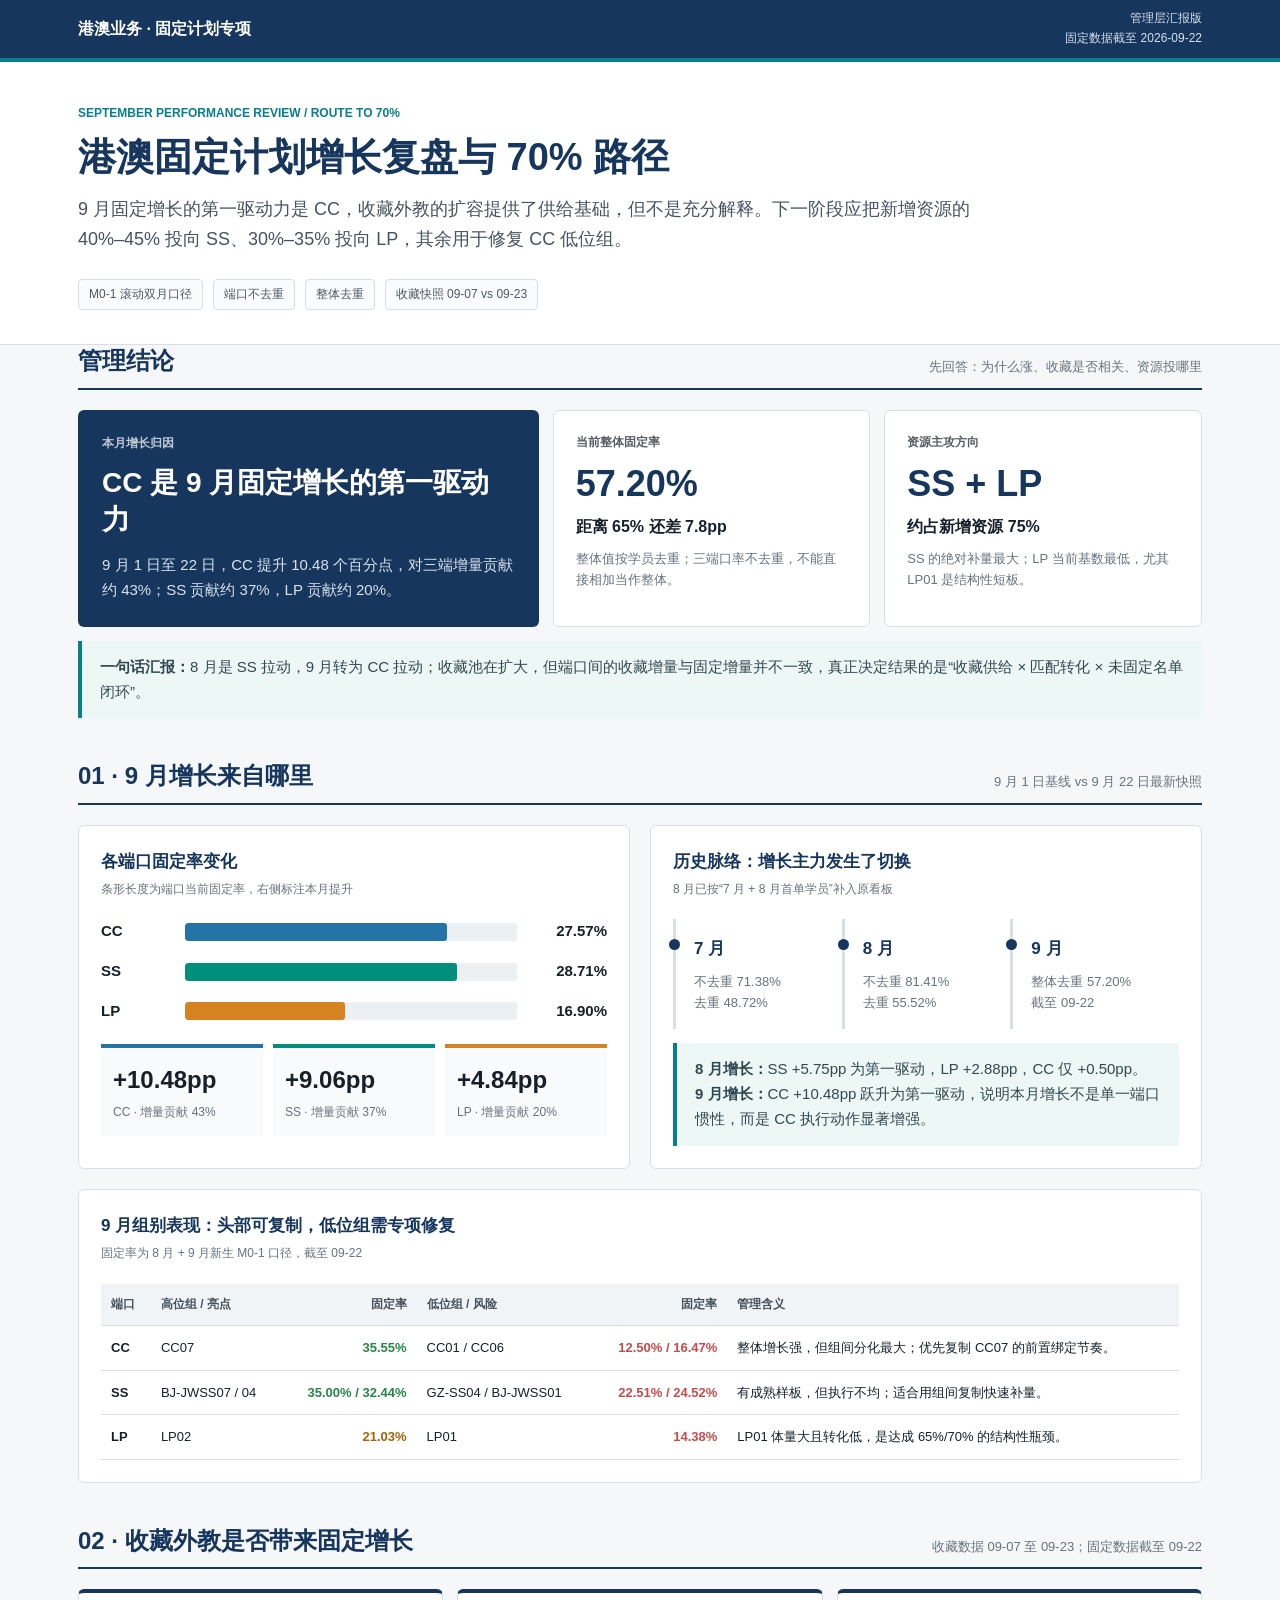
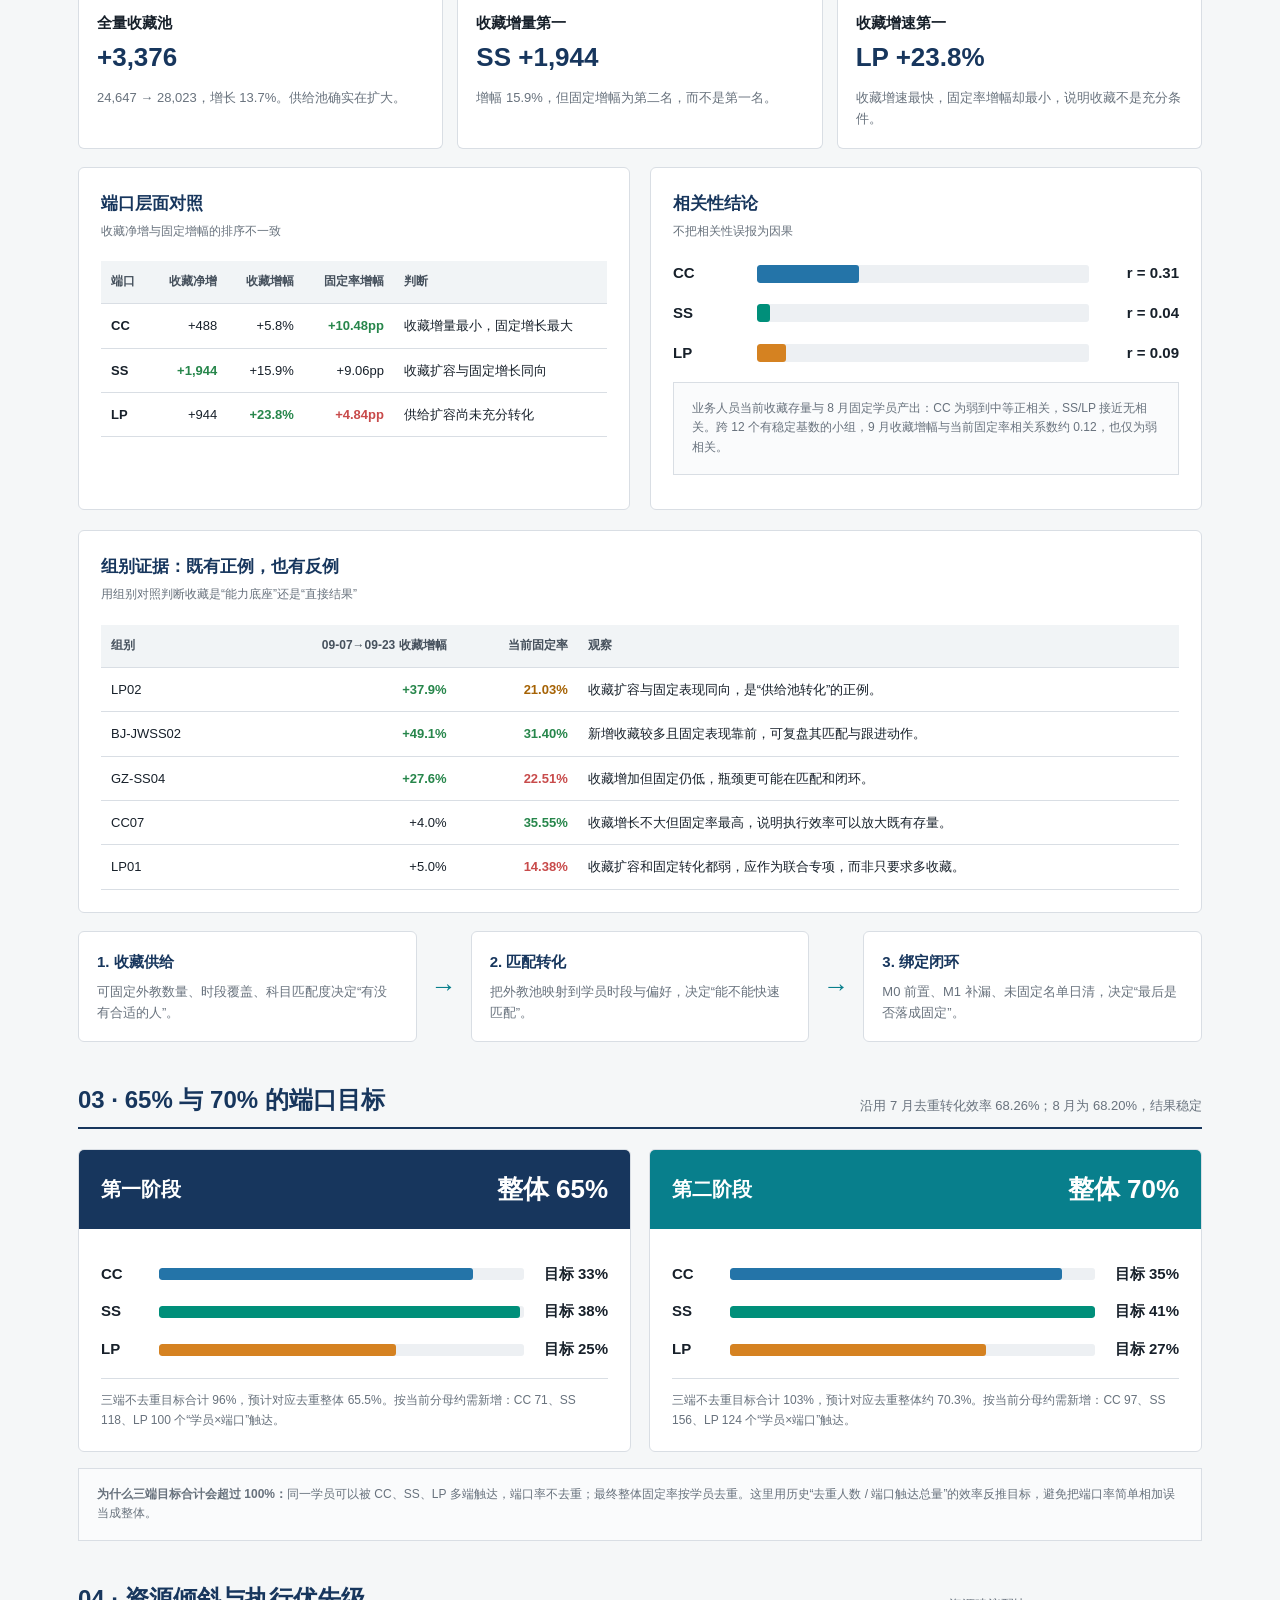
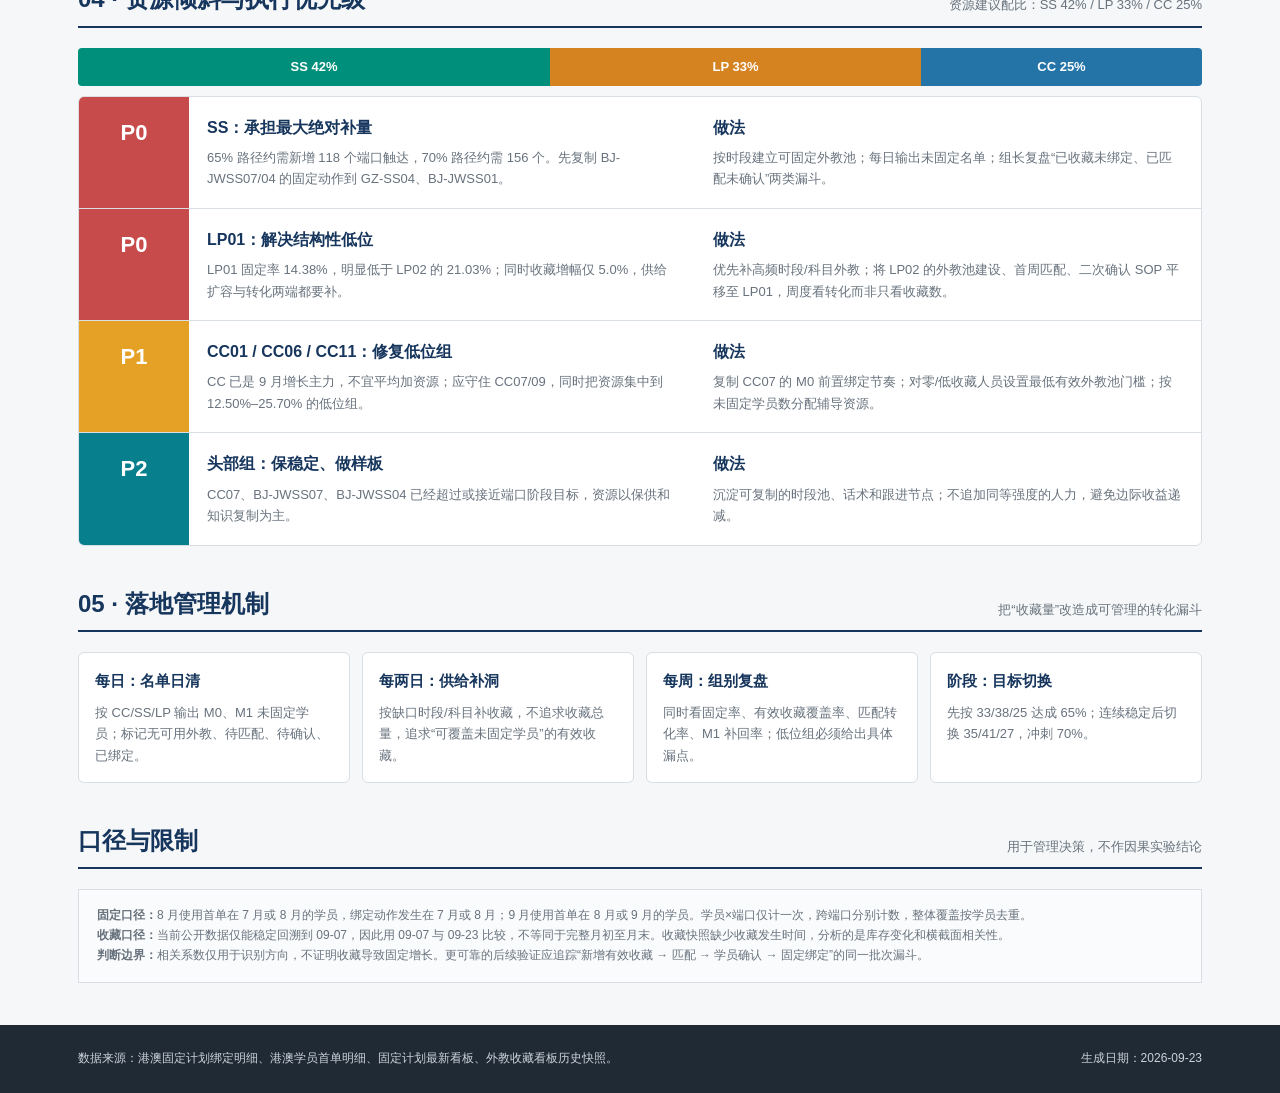
==== fixed-plan-growth-report-20260923.html @ 6313f286 "Add August fixed-plan data and September growth report" ====
<!doctype html>
<html lang="zh-CN">
<head>
  <meta charset="utf-8">
  <meta name="viewport" content="width=device-width,initial-scale=1">
  <title>港澳固定计划增长复盘与70%路径</title>
  <style>
    :root{
      --ink:#17202a;--muted:#68727d;--line:#d9dee4;--paper:#f5f7f8;--white:#fff;
      --navy:#17365d;--teal:#087f8c;--green:#27864b;--amber:#e5a125;--red:#c84b4b;
      --cc:#2474a8;--ss:#008f7a;--lp:#d58221;--radius:6px;
    }
    *{box-sizing:border-box}
    html{scroll-behavior:smooth}
    body{margin:0;background:var(--paper);color:var(--ink);font-family:"Microsoft YaHei","PingFang SC",Arial,sans-serif;font-size:15px;line-height:1.65;letter-spacing:0}
    a{color:inherit}
    .shell{max-width:1180px;margin:0 auto;padding:0 28px}
    .topbar{background:var(--navy);color:#fff;border-bottom:4px solid var(--teal)}
    .topbar .shell{min-height:58px;display:flex;align-items:center;justify-content:space-between;gap:24px}
    .brand{font-weight:700;font-size:16px}.stamp{font-size:12px;color:#d7e2ef;text-align:right}
    .hero{background:#fff;border-bottom:1px solid var(--line);padding:42px 0 34px}
    .eyebrow{font-size:12px;font-weight:700;color:var(--teal);text-transform:uppercase;margin-bottom:10px}
    h1{font-size:38px;line-height:1.25;margin:0 0 14px;color:var(--navy);font-weight:800}
    .lead{max-width:900px;font-size:18px;color:#48535e;margin:0}
    .hero-meta{display:flex;flex-wrap:wrap;gap:10px;margin-top:24px}
    .tag{border:1px solid var(--line);padding:5px 10px;background:#fafbfc;font-size:12px;color:#4e5964;border-radius:4px}
    main{padding:34px 0 60px}
    section{margin:0 0 42px;scroll-margin-top:20px}
    .section-head{display:flex;align-items:flex-end;justify-content:space-between;gap:24px;border-bottom:2px solid var(--navy);padding-bottom:10px;margin-bottom:20px}
    .section-head h2{font-size:24px;line-height:1.35;margin:0;color:var(--navy)}
    .section-head p{margin:0;color:var(--muted);font-size:13px;text-align:right}
    .conclusion{display:grid;grid-template-columns:1.45fr 1fr 1fr;gap:14px}
    .verdict{background:var(--navy);color:#fff;padding:24px;border-radius:var(--radius);min-height:190px}
    .verdict small,.metric small{display:block;font-size:12px;font-weight:700;opacity:.72;margin-bottom:10px}
    .verdict h2{font-size:28px;line-height:1.35;margin:0 0 14px;color:#fff}
    .verdict p{margin:0;color:#d9e4ee}
    .metric{background:#fff;border:1px solid var(--line);padding:22px;border-radius:var(--radius);min-height:190px}
    .metric .big{display:block;font-size:36px;line-height:1;color:var(--navy);font-weight:800;margin:13px 0 12px}
    .metric strong{font-size:16px}.metric p{margin:8px 0 0;color:var(--muted);font-size:13px}
    .callout{margin-top:14px;padding:14px 18px;background:#edf7f5;border-left:4px solid var(--teal);color:#314850}
    .grid-2{display:grid;grid-template-columns:1fr 1fr;gap:20px}
    .panel{background:#fff;border:1px solid var(--line);border-radius:var(--radius);padding:22px}
    .panel h3{font-size:17px;margin:0 0 4px;color:var(--navy)}
    .panel .sub{font-size:12px;color:var(--muted);margin:0 0 20px}
    .bars{display:grid;gap:15px}.bar-row{display:grid;grid-template-columns:72px 1fr 78px;align-items:center;gap:12px}
    .bar-label{font-weight:700}.bar-track{height:18px;background:#edf0f3;position:relative;border-radius:3px;overflow:hidden}
    .bar-fill{height:100%;display:block;border-radius:3px}.bar-fill.cc{background:var(--cc)}.bar-fill.ss{background:var(--ss)}.bar-fill.lp{background:var(--lp)}
    .bar-value{text-align:right;font-variant-numeric:tabular-nums;font-weight:700}
    .contrib{display:grid;grid-template-columns:repeat(3,1fr);gap:10px;margin-top:20px}
    .contrib div{border-top:4px solid;padding:12px;background:#f8fafb}.contrib .cc{border-color:var(--cc)}.contrib .ss{border-color:var(--ss)}.contrib .lp{border-color:var(--lp)}
    .contrib b{display:block;font-size:24px}.contrib span{font-size:12px;color:var(--muted)}
    .timeline{display:grid;grid-template-columns:repeat(3,1fr);gap:0;margin-top:4px}
    .time-item{padding:16px 18px;border-left:3px solid var(--line);position:relative}
    .time-item:before{content:"";position:absolute;left:-7px;top:20px;width:11px;height:11px;background:var(--navy);border-radius:50%}
    .time-item b{display:block;color:var(--navy);font-size:17px}.time-item p{margin:7px 0 0;color:var(--muted);font-size:13px}
    table{width:100%;border-collapse:collapse;font-size:13px}
    th,td{padding:11px 10px;text-align:left;border-bottom:1px solid var(--line);vertical-align:top}
    th{background:#f1f4f6;color:#46515d;font-size:12px}td.num,th.num{text-align:right;font-variant-numeric:tabular-nums}
    .good{color:var(--green);font-weight:700}.warn{color:#a66305;font-weight:700}.weak{color:var(--red);font-weight:700}
    .evidence{display:grid;grid-template-columns:1fr 1fr 1fr;gap:14px;margin:18px 0}
    .evidence article{background:#fff;border:1px solid var(--line);border-top:4px solid var(--navy);padding:18px;border-radius:var(--radius)}
    .evidence b{display:block;font-size:26px;color:var(--navy)}.evidence span{font-weight:700}.evidence p{font-size:13px;color:var(--muted);margin:8px 0 0}
    .logic{display:grid;grid-template-columns:1fr 54px 1fr 54px 1fr;align-items:stretch;margin-top:18px}
    .logic-box{background:#fff;border:1px solid var(--line);padding:18px;border-radius:var(--radius)}
    .logic-box b{display:block;color:var(--navy);margin-bottom:6px}.logic-box p{font-size:13px;color:var(--muted);margin:0}
    .arrow{display:flex;align-items:center;justify-content:center;font-size:26px;color:var(--teal)}
    .target-switch{display:grid;grid-template-columns:1fr 1fr;gap:18px}
    .target{background:#fff;border:1px solid var(--line);border-radius:var(--radius);overflow:hidden}
    .target-head{padding:18px 22px;background:var(--navy);color:#fff;display:flex;justify-content:space-between;align-items:center}
    .target-head h3{margin:0;font-size:20px}.target-head b{font-size:26px}
    .target-body{padding:20px 22px}.target-row{display:grid;grid-template-columns:46px 1fr 72px;gap:12px;align-items:center;margin:13px 0}
    .goal-track{height:12px;background:#edf0f3;position:relative;border-radius:3px;overflow:hidden}
    .goal-track span{display:block;height:100%}.target-row .num{text-align:right;font-weight:700}
    .target-note{font-size:12px;color:var(--muted);margin:16px 0 0;border-top:1px solid var(--line);padding-top:12px}
    .priority{display:grid;grid-template-columns:110px 1fr 1fr;gap:0;background:#fff;border:1px solid var(--line);border-radius:var(--radius);overflow:hidden}
    .priority>div{padding:18px;border-bottom:1px solid var(--line)}
    .priority>div:nth-last-child(-n+3){border-bottom:0}.p-label{font-size:22px;font-weight:800;color:#fff;text-align:center}.p0{background:var(--red)}.p1{background:var(--amber)}.p2{background:var(--teal)}
    .priority h3{font-size:16px;margin:0 0 6px;color:var(--navy)}.priority p{margin:0;color:var(--muted);font-size:13px}
    .allocation{display:flex;height:38px;overflow:hidden;border-radius:4px;margin:20px 0 10px;color:#fff;font-weight:700;font-size:13px}
    .allocation span{display:flex;align-items:center;justify-content:center}.alloc-ss{width:42%;background:var(--ss)}.alloc-lp{width:33%;background:var(--lp)}.alloc-cc{width:25%;background:var(--cc)}
    .cadence{display:grid;grid-template-columns:repeat(4,1fr);gap:12px}.cadence article{background:#fff;border:1px solid var(--line);padding:16px;border-radius:var(--radius)}
    .cadence b{color:var(--navy);display:block;margin-bottom:8px}.cadence p{margin:0;color:var(--muted);font-size:13px}
    .note{font-size:12px;color:var(--muted);padding:16px 18px;border:1px solid var(--line);background:#fafbfc;margin-top:16px}
    footer{background:#202a35;color:#cbd3da;padding:24px 0;font-size:12px}
    .sources{display:flex;justify-content:space-between;gap:30px}.sources p{margin:0;max-width:820px}
    @media(max-width:850px){
      .shell{padding:0 16px}.topbar .shell{align-items:flex-start;padding-top:12px;padding-bottom:12px}.stamp{max-width:180px}
      h1{font-size:30px}.lead{font-size:16px}.conclusion,.grid-2,.target-switch{grid-template-columns:1fr}
      .evidence{grid-template-columns:1fr}.timeline{grid-template-columns:1fr}.logic{grid-template-columns:1fr}.arrow{transform:rotate(90deg);height:42px}
      .priority{grid-template-columns:74px 1fr}.priority>div:nth-child(3n){grid-column:2}.priority>div:nth-last-child(-n+3){border-bottom:1px solid var(--line)}
      .cadence{grid-template-columns:1fr 1fr}.section-head{align-items:flex-start;flex-direction:column;gap:6px}.section-head p{text-align:left}
      .table-scroll{overflow-x:auto}.table-scroll table{min-width:720px}.sources{display:block}.sources p+ p{margin-top:8px}
    }
    @media(max-width:520px){.hero{padding:30px 0 26px}h1{font-size:27px}.contrib,.cadence{grid-template-columns:1fr}.bar-row{grid-template-columns:56px 1fr 66px}.allocation{height:auto;display:grid}.allocation span{width:100%;min-height:34px}}
    @media print{body{background:#fff}.topbar{position:static}.panel,.metric,.target,.evidence article,.cadence article{break-inside:avoid}section{break-inside:auto}.hero{padding-top:20px}}
  </style>
</head>
<body>
  <header class="topbar">
    <div class="shell"><div class="brand">港澳业务 · 固定计划专项</div><div class="stamp">管理层汇报版<br>固定数据截至 2026-09-22</div></div>
  </header>
  <div class="hero">
    <div class="shell">
      <div class="eyebrow">September performance review / Route to 70%</div>
      <h1>港澳固定计划增长复盘与 70% 路径</h1>
      <p class="lead">9 月固定增长的第一驱动力是 CC，收藏外教的扩容提供了供给基础，但不是充分解释。下一阶段应把新增资源的 40%–45% 投向 SS、30%–35% 投向 LP，其余用于修复 CC 低位组。</p>
      <div class="hero-meta"><span class="tag">M0-1 滚动双月口径</span><span class="tag">端口不去重</span><span class="tag">整体去重</span><span class="tag">收藏快照 09-07 vs 09-23</span></div>
    </div>
  </div>

  <main class="shell">
    <section>
      <div class="section-head"><h2>管理结论</h2><p>先回答：为什么涨、收藏是否相关、资源投哪里</p></div>
      <div class="conclusion">
        <article class="verdict"><small>本月增长归因</small><h2>CC 是 9 月固定增长的第一驱动力</h2><p>9 月 1 日至 22 日，CC 提升 10.48 个百分点，对三端增量贡献约 43%；SS 贡献约 37%，LP 贡献约 20%。</p></article>
        <article class="metric"><small>当前整体固定率</small><strong class="big">57.20%</strong><strong>距离 65% 还差 7.8pp</strong><p>整体值按学员去重；三端口率不去重，不能直接相加当作整体。</p></article>
        <article class="metric"><small>资源主攻方向</small><strong class="big">SS + LP</strong><strong>约占新增资源 75%</strong><p>SS 的绝对补量最大；LP 当前基数最低，尤其 LP01 是结构性短板。</p></article>
      </div>
      <div class="callout"><b>一句话汇报：</b>8 月是 SS 拉动，9 月转为 CC 拉动；收藏池在扩大，但端口间的收藏增量与固定增量并不一致，真正决定结果的是“收藏供给 × 匹配转化 × 未固定名单闭环”。</div>
    </section>

    <section>
      <div class="section-head"><h2>01 · 9 月增长来自哪里</h2><p>9 月 1 日基线 vs 9 月 22 日最新快照</p></div>
      <div class="grid-2">
        <div class="panel">
          <h3>各端口固定率变化</h3><p class="sub">条形长度为端口当前固定率，右侧标注本月提升</p>
          <div class="bars">
            <div class="bar-row"><span class="bar-label">CC</span><div class="bar-track"><span class="bar-fill cc" style="width:78.8%"></span></div><span class="bar-value">27.57%</span></div>
            <div class="bar-row"><span class="bar-label">SS</span><div class="bar-track"><span class="bar-fill ss" style="width:82%"></span></div><span class="bar-value">28.71%</span></div>
            <div class="bar-row"><span class="bar-label">LP</span><div class="bar-track"><span class="bar-fill lp" style="width:48.3%"></span></div><span class="bar-value">16.90%</span></div>
          </div>
          <div class="contrib">
            <div class="cc"><b>+10.48pp</b><span>CC · 增量贡献 43%</span></div>
            <div class="ss"><b>+9.06pp</b><span>SS · 增量贡献 37%</span></div>
            <div class="lp"><b>+4.84pp</b><span>LP · 增量贡献 20%</span></div>
          </div>
        </div>
        <div class="panel">
          <h3>历史脉络：增长主力发生了切换</h3><p class="sub">8 月已按“7 月 + 8 月首单学员”补入原看板</p>
          <div class="timeline">
            <div class="time-item"><b>7 月</b><p>不去重 71.38%<br>去重 48.72%</p></div>
            <div class="time-item"><b>8 月</b><p>不去重 81.41%<br>去重 55.52%</p></div>
            <div class="time-item"><b>9 月</b><p>整体去重 57.20%<br>截至 09-22</p></div>
          </div>
          <div class="callout"><b>8 月增长：</b>SS +5.75pp 为第一驱动，LP +2.88pp，CC 仅 +0.50pp。<br><b>9 月增长：</b>CC +10.48pp 跃升为第一驱动，说明本月增长不是单一端口惯性，而是 CC 执行动作显著增强。</div>
        </div>
      </div>
      <div class="table-scroll panel" style="margin-top:20px">
        <h3>9 月组别表现：头部可复制，低位组需专项修复</h3><p class="sub">固定率为 8 月 + 9 月新生 M0-1 口径，截至 09-22</p>
        <table>
          <thead><tr><th>端口</th><th>高位组 / 亮点</th><th class="num">固定率</th><th>低位组 / 风险</th><th class="num">固定率</th><th>管理含义</th></tr></thead>
          <tbody>
            <tr><td><b>CC</b></td><td>CC07</td><td class="num good">35.55%</td><td>CC01 / CC06</td><td class="num weak">12.50% / 16.47%</td><td>整体增长强，但组间分化最大；优先复制 CC07 的前置绑定节奏。</td></tr>
            <tr><td><b>SS</b></td><td>BJ-JWSS07 / 04</td><td class="num good">35.00% / 32.44%</td><td>GZ-SS04 / BJ-JWSS01</td><td class="num weak">22.51% / 24.52%</td><td>有成熟样板，但执行不均；适合用组间复制快速补量。</td></tr>
            <tr><td><b>LP</b></td><td>LP02</td><td class="num warn">21.03%</td><td>LP01</td><td class="num weak">14.38%</td><td>LP01 体量大且转化低，是达成 65%/70% 的结构性瓶颈。</td></tr>
          </tbody>
        </table>
      </div>
    </section>

    <section>
      <div class="section-head"><h2>02 · 收藏外教是否带来固定增长</h2><p>收藏数据 09-07 至 09-23；固定数据截至 09-22</p></div>
      <div class="evidence">
        <article><span>全量收藏池</span><b>+3,376</b><p>24,647 → 28,023，增长 13.7%。供给池确实在扩大。</p></article>
        <article><span>收藏增量第一</span><b>SS +1,944</b><p>增幅 15.9%，但固定增幅为第二名，而不是第一名。</p></article>
        <article><span>收藏增速第一</span><b>LP +23.8%</b><p>收藏增速最快，固定率增幅却最小，说明收藏不是充分条件。</p></article>
      </div>
      <div class="grid-2">
        <div class="panel table-scroll">
          <h3>端口层面对照</h3><p class="sub">收藏净增与固定增幅的排序不一致</p>
          <table>
            <thead><tr><th>端口</th><th class="num">收藏净增</th><th class="num">收藏增幅</th><th class="num">固定率增幅</th><th>判断</th></tr></thead>
            <tbody>
              <tr><td><b>CC</b></td><td class="num">+488</td><td class="num">+5.8%</td><td class="num good">+10.48pp</td><td>收藏增量最小，固定增长最大</td></tr>
              <tr><td><b>SS</b></td><td class="num good">+1,944</td><td class="num">+15.9%</td><td class="num">+9.06pp</td><td>收藏扩容与固定增长同向</td></tr>
              <tr><td><b>LP</b></td><td class="num">+944</td><td class="num good">+23.8%</td><td class="num weak">+4.84pp</td><td>供给扩容尚未充分转化</td></tr>
            </tbody>
          </table>
        </div>
        <div class="panel">
          <h3>相关性结论</h3><p class="sub">不把相关性误报为因果</p>
          <div class="bars">
            <div class="bar-row"><span class="bar-label">CC</span><div class="bar-track"><span class="bar-fill cc" style="width:30.7%"></span></div><span class="bar-value">r = 0.31</span></div>
            <div class="bar-row"><span class="bar-label">SS</span><div class="bar-track"><span class="bar-fill ss" style="width:3.8%"></span></div><span class="bar-value">r = 0.04</span></div>
            <div class="bar-row"><span class="bar-label">LP</span><div class="bar-track"><span class="bar-fill lp" style="width:8.8%"></span></div><span class="bar-value">r = 0.09</span></div>
          </div>
          <p class="note">业务人员当前收藏存量与 8 月固定学员产出：CC 为弱到中等正相关，SS/LP 接近无相关。跨 12 个有稳定基数的小组，9 月收藏增幅与当前固定率相关系数约 0.12，也仅为弱相关。</p>
        </div>
      </div>
      <div class="table-scroll panel" style="margin-top:20px">
        <h3>组别证据：既有正例，也有反例</h3><p class="sub">用组别对照判断收藏是“能力底座”还是“直接结果”</p>
        <table>
          <thead><tr><th>组别</th><th class="num">09-07→09-23 收藏增幅</th><th class="num">当前固定率</th><th>观察</th></tr></thead>
          <tbody>
            <tr><td>LP02</td><td class="num good">+37.9%</td><td class="num warn">21.03%</td><td>收藏扩容与固定表现同向，是“供给池转化”的正例。</td></tr>
            <tr><td>BJ-JWSS02</td><td class="num good">+49.1%</td><td class="num good">31.40%</td><td>新增收藏较多且固定表现靠前，可复盘其匹配与跟进动作。</td></tr>
            <tr><td>GZ-SS04</td><td class="num good">+27.6%</td><td class="num weak">22.51%</td><td>收藏增加但固定仍低，瓶颈更可能在匹配和闭环。</td></tr>
            <tr><td>CC07</td><td class="num">+4.0%</td><td class="num good">35.55%</td><td>收藏增长不大但固定率最高，说明执行效率可以放大既有存量。</td></tr>
            <tr><td>LP01</td><td class="num">+5.0%</td><td class="num weak">14.38%</td><td>收藏扩容和固定转化都弱，应作为联合专项，而非只要求多收藏。</td></tr>
          </tbody>
        </table>
      </div>
      <div class="logic">
        <div class="logic-box"><b>1. 收藏供给</b><p>可固定外教数量、时段覆盖、科目匹配度决定“有没有合适的人”。</p></div><div class="arrow">→</div>
        <div class="logic-box"><b>2. 匹配转化</b><p>把外教池映射到学员时段与偏好，决定“能不能快速匹配”。</p></div><div class="arrow">→</div>
        <div class="logic-box"><b>3. 绑定闭环</b><p>M0 前置、M1 补漏、未固定名单日清，决定“最后是否落成固定”。</p></div>
      </div>
    </section>

    <section>
      <div class="section-head"><h2>03 · 65% 与 70% 的端口目标</h2><p>沿用 7 月去重转化效率 68.26%；8 月为 68.20%，结果稳定</p></div>
      <div class="target-switch">
        <article class="target">
          <div class="target-head"><h3>第一阶段</h3><b>整体 65%</b></div>
          <div class="target-body">
            <div class="target-row"><b>CC</b><div class="goal-track"><span class="bar-fill cc" style="width:86%"></span></div><span class="num">目标 33%</span></div>
            <div class="target-row"><b>SS</b><div class="goal-track"><span class="bar-fill ss" style="width:99%"></span></div><span class="num">目标 38%</span></div>
            <div class="target-row"><b>LP</b><div class="goal-track"><span class="bar-fill lp" style="width:65%"></span></div><span class="num">目标 25%</span></div>
            <p class="target-note">三端不去重目标合计 96%，预计对应去重整体 65.5%。按当前分母约需新增：CC 71、SS 118、LP 100 个“学员×端口”触达。</p>
          </div>
        </article>
        <article class="target">
          <div class="target-head" style="background:#087f8c"><h3>第二阶段</h3><b>整体 70%</b></div>
          <div class="target-body">
            <div class="target-row"><b>CC</b><div class="goal-track"><span class="bar-fill cc" style="width:91%"></span></div><span class="num">目标 35%</span></div>
            <div class="target-row"><b>SS</b><div class="goal-track"><span class="bar-fill ss" style="width:100%"></span></div><span class="num">目标 41%</span></div>
            <div class="target-row"><b>LP</b><div class="goal-track"><span class="bar-fill lp" style="width:70%"></span></div><span class="num">目标 27%</span></div>
            <p class="target-note">三端不去重目标合计 103%，预计对应去重整体约 70.3%。按当前分母约需新增：CC 97、SS 156、LP 124 个“学员×端口”触达。</p>
          </div>
        </article>
      </div>
      <div class="note"><b>为什么三端目标合计会超过 100%：</b>同一学员可以被 CC、SS、LP 多端触达，端口率不去重；最终整体固定率按学员去重。这里用历史“去重人数 / 端口触达总量”的效率反推目标，避免把端口率简单相加误当成整体。</div>
    </section>

    <section>
      <div class="section-head"><h2>04 · 资源倾斜与执行优先级</h2><p>资源建议配比：SS 42% / LP 33% / CC 25%</p></div>
      <div class="allocation"><span class="alloc-ss">SS 42%</span><span class="alloc-lp">LP 33%</span><span class="alloc-cc">CC 25%</span></div>
      <div class="priority">
        <div class="p-label p0">P0</div><div><h3>SS：承担最大绝对补量</h3><p>65% 路径约需新增 118 个端口触达，70% 路径约需 156 个。先复制 BJ-JWSS07/04 的固定动作到 GZ-SS04、BJ-JWSS01。</p></div><div><h3>做法</h3><p>按时段建立可固定外教池；每日输出未固定名单；组长复盘“已收藏未绑定、已匹配未确认”两类漏斗。</p></div>
        <div class="p-label p0">P0</div><div><h3>LP01：解决结构性低位</h3><p>LP01 固定率 14.38%，明显低于 LP02 的 21.03%；同时收藏增幅仅 5.0%，供给扩容与转化两端都要补。</p></div><div><h3>做法</h3><p>优先补高频时段/科目外教；将 LP02 的外教池建设、首周匹配、二次确认 SOP 平移至 LP01，周度看转化而非只看收藏数。</p></div>
        <div class="p-label p1">P1</div><div><h3>CC01 / CC06 / CC11：修复低位组</h3><p>CC 已是 9 月增长主力，不宜平均加资源；应守住 CC07/09，同时把资源集中到 12.50%–25.70% 的低位组。</p></div><div><h3>做法</h3><p>复制 CC07 的 M0 前置绑定节奏；对零/低收藏人员设置最低有效外教池门槛；按未固定学员数分配辅导资源。</p></div>
        <div class="p-label p2">P2</div><div><h3>头部组：保稳定、做样板</h3><p>CC07、BJ-JWSS07、BJ-JWSS04 已经超过或接近端口阶段目标，资源以保供和知识复制为主。</p></div><div><h3>做法</h3><p>沉淀可复制的时段池、话术和跟进节点；不追加同等强度的人力，避免边际收益递减。</p></div>
      </div>
    </section>

    <section>
      <div class="section-head"><h2>05 · 落地管理机制</h2><p>把“收藏量”改造成可管理的转化漏斗</p></div>
      <div class="cadence">
        <article><b>每日：名单日清</b><p>按 CC/SS/LP 输出 M0、M1 未固定学员；标记无可用外教、待匹配、待确认、已绑定。</p></article>
        <article><b>每两日：供给补洞</b><p>按缺口时段/科目补收藏，不追求收藏总量，追求“可覆盖未固定学员”的有效收藏。</p></article>
        <article><b>每周：组别复盘</b><p>同时看固定率、有效收藏覆盖率、匹配转化率、M1 补回率；低位组必须给出具体漏点。</p></article>
        <article><b>阶段：目标切换</b><p>先按 33/38/25 达成 65%；连续稳定后切换 35/41/27，冲刺 70%。</p></article>
      </div>
    </section>

    <section>
      <div class="section-head"><h2>口径与限制</h2><p>用于管理决策，不作因果实验结论</p></div>
      <div class="note">
        <b>固定口径：</b>8 月使用首单在 7 月或 8 月的学员，绑定动作发生在 7 月或 8 月；9 月使用首单在 8 月或 9 月的学员。学员×端口仅计一次，跨端口分别计数，整体覆盖按学员去重。<br>
        <b>收藏口径：</b>当前公开数据仅能稳定回溯到 09-07，因此用 09-07 与 09-23 比较，不等同于完整月初至月末。收藏快照缺少收藏发生时间，分析的是库存变化和横截面相关性。<br>
        <b>判断边界：</b>相关系数仅用于识别方向，不证明收藏导致固定增长。更可靠的后续验证应追踪“新增有效收藏 → 匹配 → 学员确认 → 固定绑定”的同一批次漏斗。
      </div>
    </section>
  </main>

  <footer><div class="shell sources"><p>数据来源：港澳固定计划绑定明细、港澳学员首单明细、固定计划最新看板、外教收藏看板历史快照。</p><p>生成日期：2026-09-23</p></div></footer>
</body>
</html>
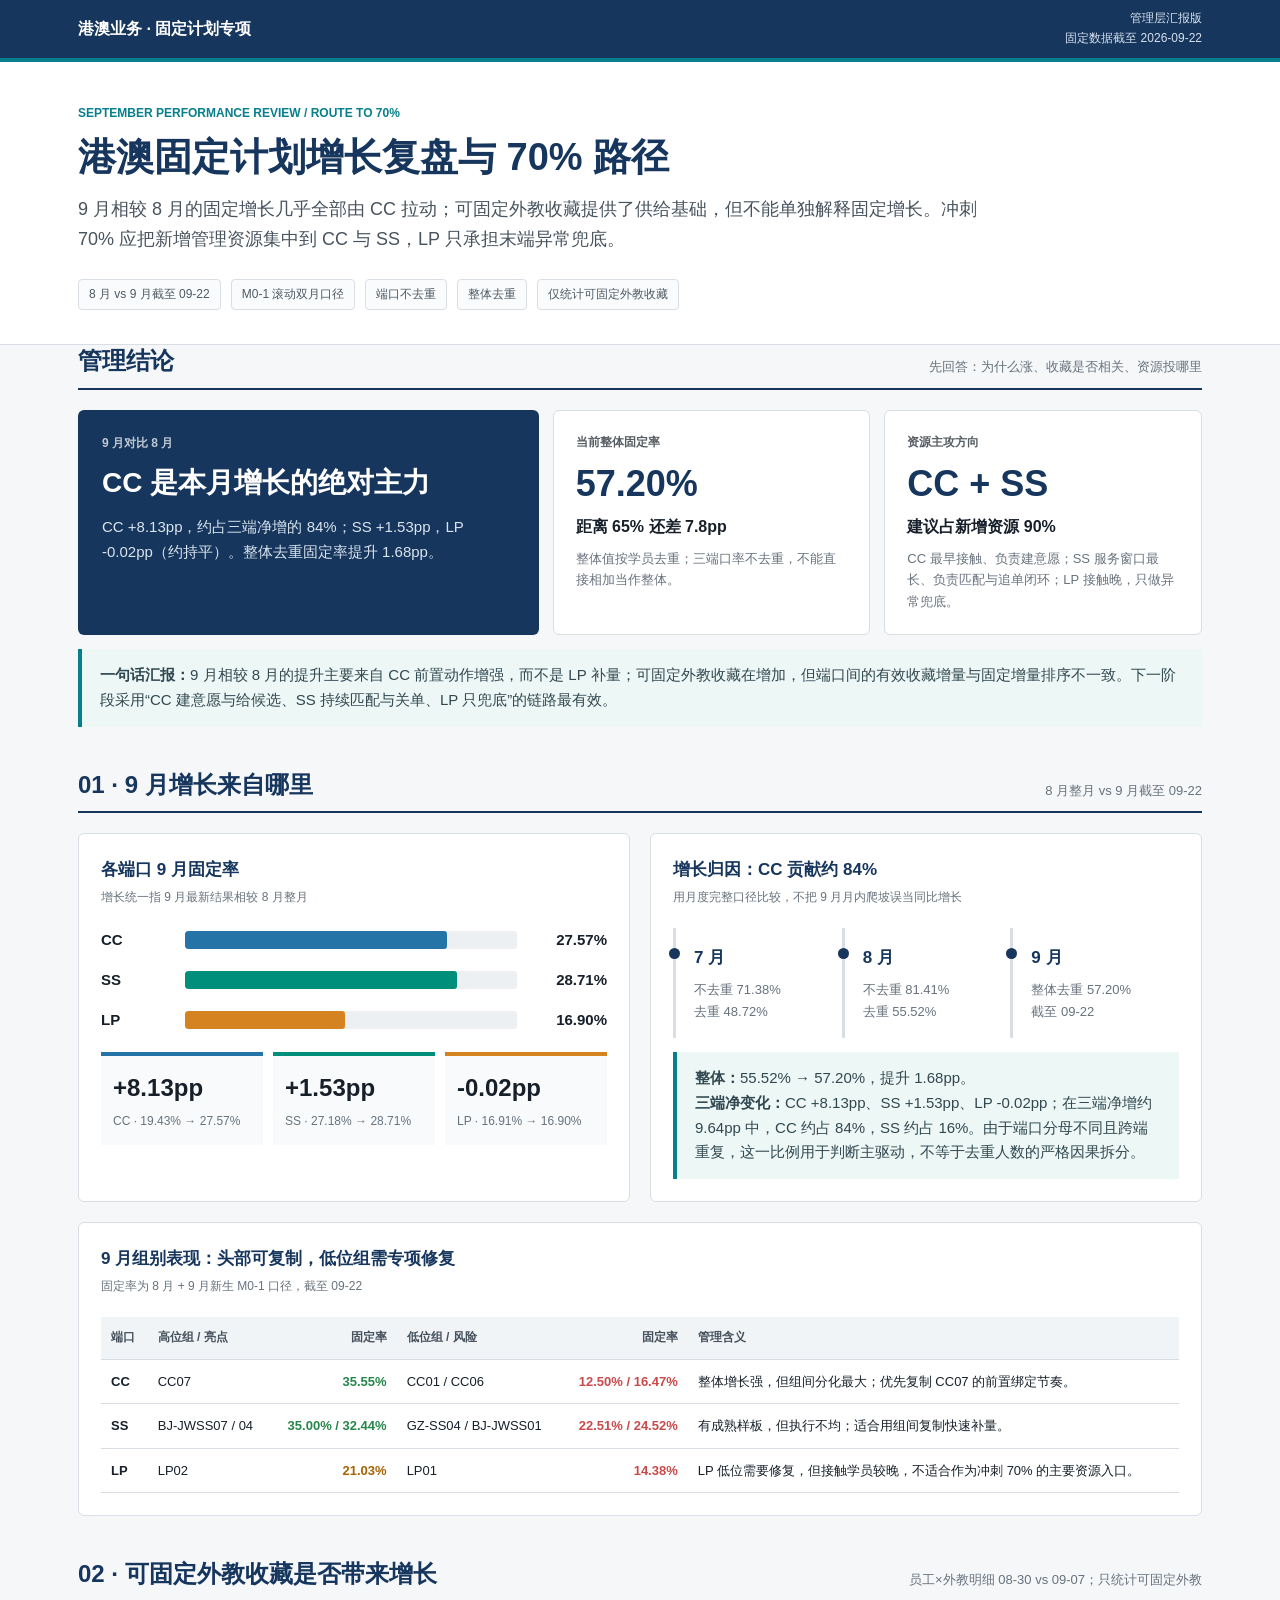
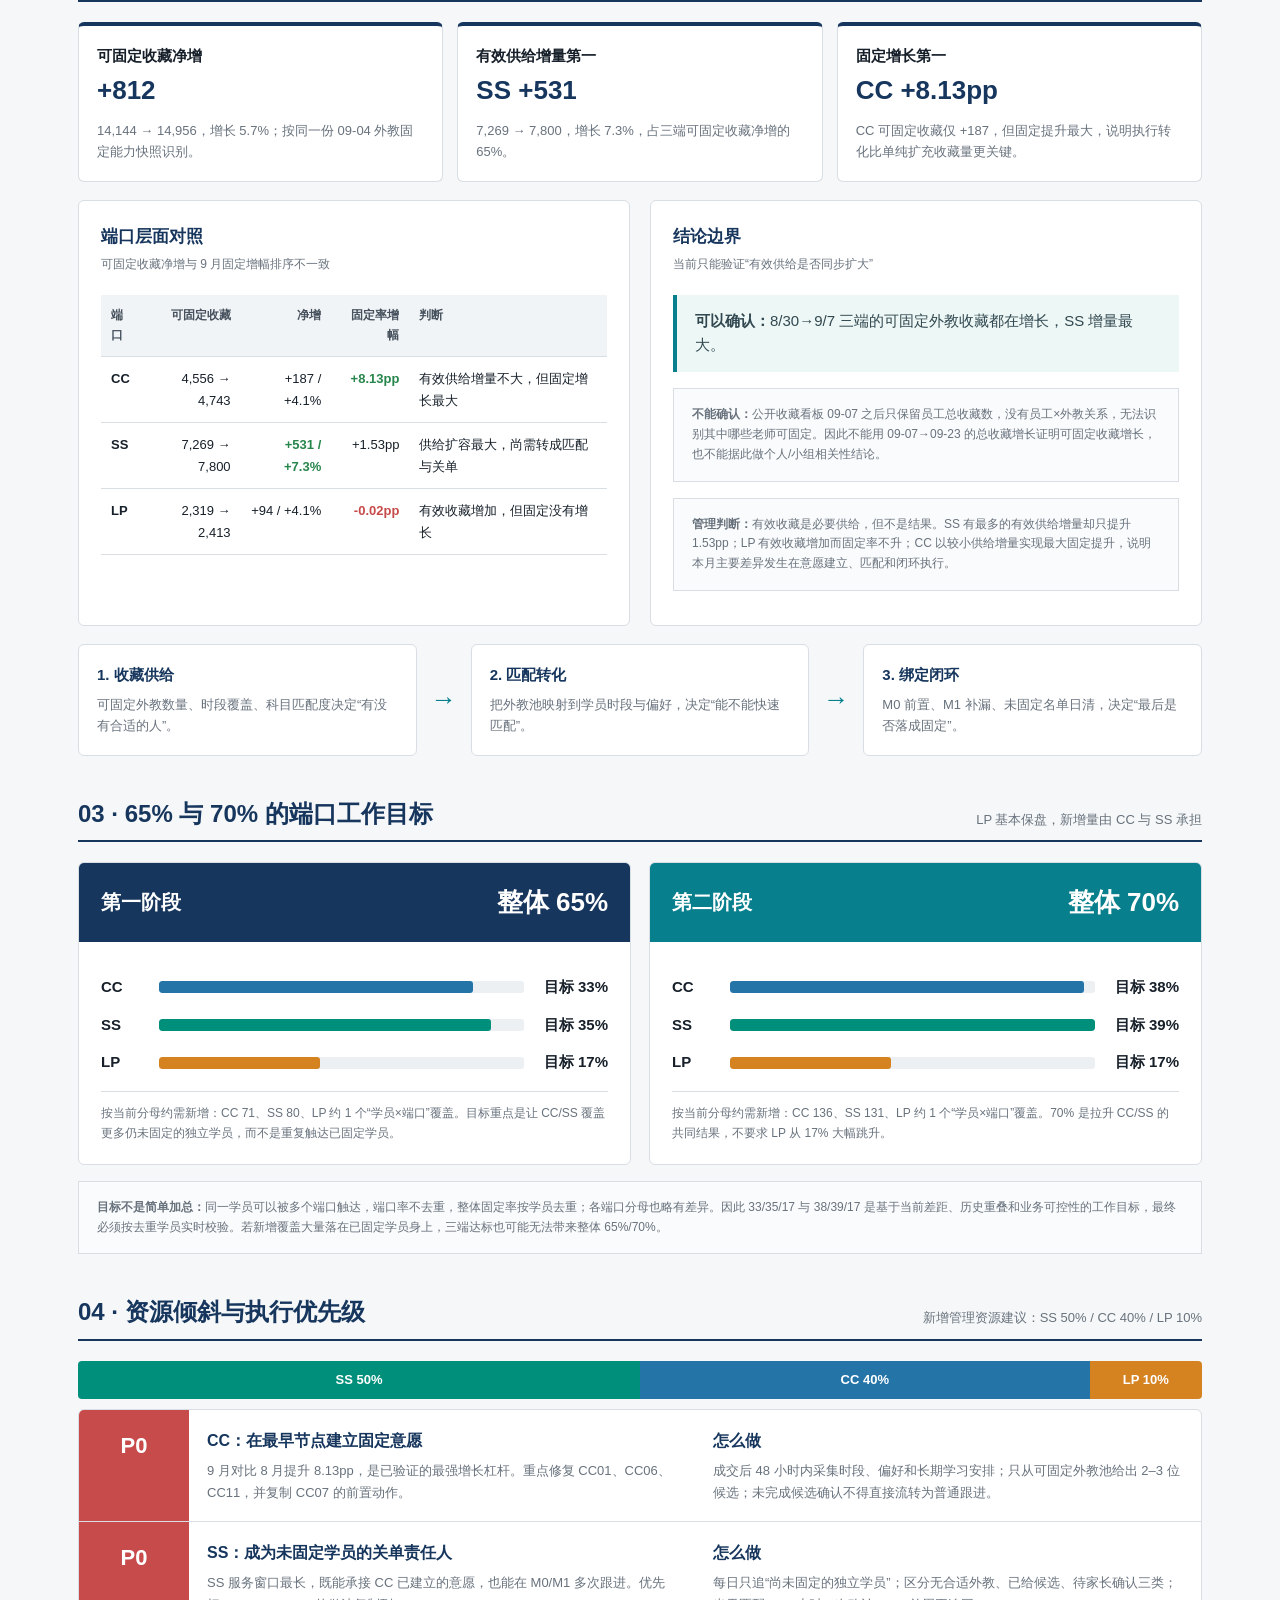
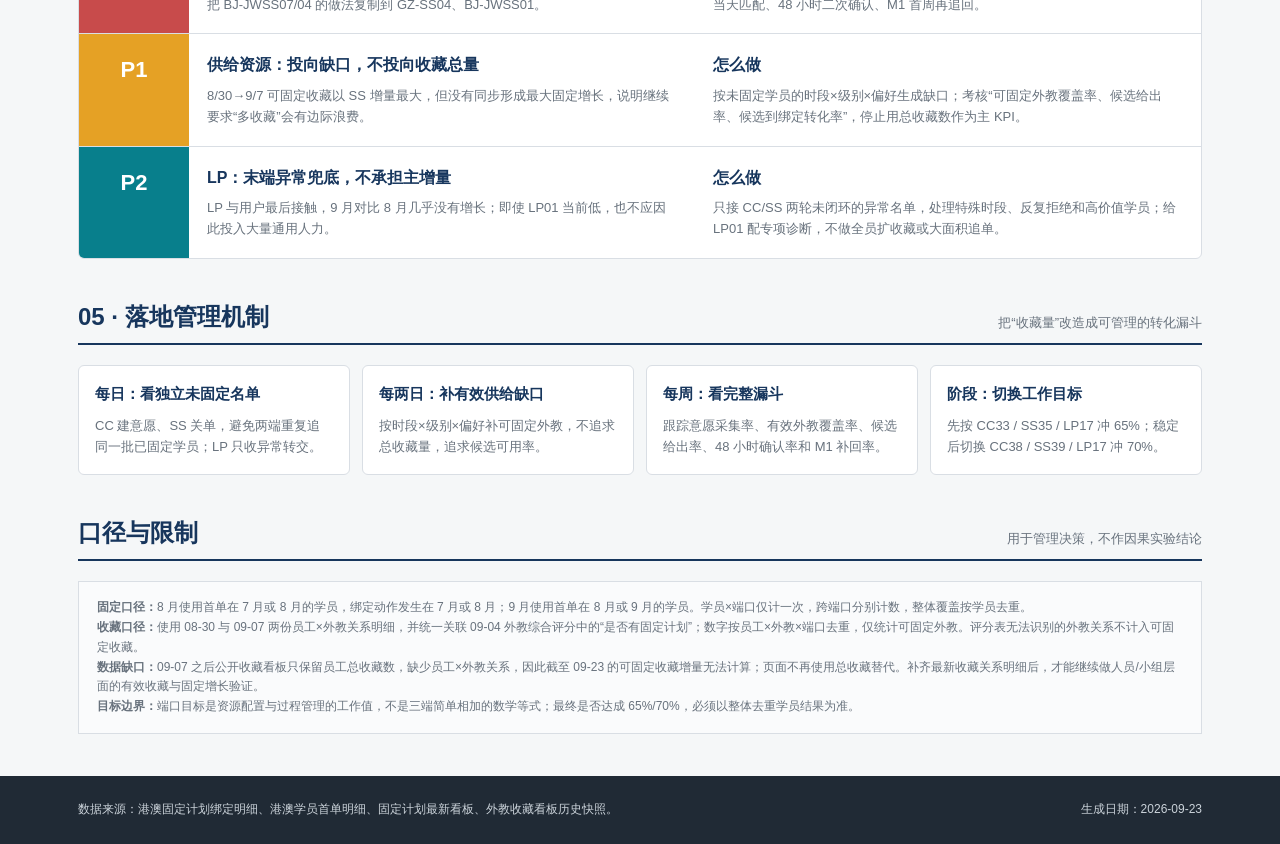
==== commit 03a24326: "Revise fixed plan growth attribution and resource strategy" ====
--- a/fixed-plan-growth-report-20260923.html
+++ b/fixed-plan-growth-report-20260923.html
@@ -77,7 +77,7 @@
     .priority>div:nth-last-child(-n+3){border-bottom:0}.p-label{font-size:22px;font-weight:800;color:#fff;text-align:center}.p0{background:var(--red)}.p1{background:var(--amber)}.p2{background:var(--teal)}
     .priority h3{font-size:16px;margin:0 0 6px;color:var(--navy)}.priority p{margin:0;color:var(--muted);font-size:13px}
     .allocation{display:flex;height:38px;overflow:hidden;border-radius:4px;margin:20px 0 10px;color:#fff;font-weight:700;font-size:13px}
-    .allocation span{display:flex;align-items:center;justify-content:center}.alloc-ss{width:42%;background:var(--ss)}.alloc-lp{width:33%;background:var(--lp)}.alloc-cc{width:25%;background:var(--cc)}
+    .allocation span{display:flex;align-items:center;justify-content:center}.alloc-ss{width:50%;background:var(--ss)}.alloc-cc{width:40%;background:var(--cc)}.alloc-lp{width:10%;background:var(--lp)}
     .cadence{display:grid;grid-template-columns:repeat(4,1fr);gap:12px}.cadence article{background:#fff;border:1px solid var(--line);padding:16px;border-radius:var(--radius)}
     .cadence b{color:var(--navy);display:block;margin-bottom:8px}.cadence p{margin:0;color:var(--muted);font-size:13px}
     .note{font-size:12px;color:var(--muted);padding:16px 18px;border:1px solid var(--line);background:#fafbfc;margin-top:16px}
@@ -103,8 +103,8 @@
     <div class="shell">
       <div class="eyebrow">September performance review / Route to 70%</div>
       <h1>港澳固定计划增长复盘与 70% 路径</h1>
-      <p class="lead">9 月固定增长的第一驱动力是 CC，收藏外教的扩容提供了供给基础，但不是充分解释。下一阶段应把新增资源的 40%–45% 投向 SS、30%–35% 投向 LP，其余用于修复 CC 低位组。</p>
-      <div class="hero-meta"><span class="tag">M0-1 滚动双月口径</span><span class="tag">端口不去重</span><span class="tag">整体去重</span><span class="tag">收藏快照 09-07 vs 09-23</span></div>
+      <p class="lead">9 月相较 8 月的固定增长几乎全部由 CC 拉动；可固定外教收藏提供了供给基础，但不能单独解释固定增长。冲刺 70% 应把新增管理资源集中到 CC 与 SS，LP 只承担末端异常兜底。</p>
+      <div class="hero-meta"><span class="tag">8 月 vs 9 月截至 09-22</span><span class="tag">M0-1 滚动双月口径</span><span class="tag">端口不去重</span><span class="tag">整体去重</span><span class="tag">仅统计可固定外教收藏</span></div>
     </div>
   </div>
 
@@ -112,37 +112,37 @@
     <section>
       <div class="section-head"><h2>管理结论</h2><p>先回答：为什么涨、收藏是否相关、资源投哪里</p></div>
       <div class="conclusion">
-        <article class="verdict"><small>本月增长归因</small><h2>CC 是 9 月固定增长的第一驱动力</h2><p>9 月 1 日至 22 日，CC 提升 10.48 个百分点，对三端增量贡献约 43%；SS 贡献约 37%，LP 贡献约 20%。</p></article>
+        <article class="verdict"><small>9 月对比 8 月</small><h2>CC 是本月增长的绝对主力</h2><p>CC +8.13pp，约占三端净增的 84%；SS +1.53pp，LP -0.02pp（约持平）。整体去重固定率提升 1.68pp。</p></article>
         <article class="metric"><small>当前整体固定率</small><strong class="big">57.20%</strong><strong>距离 65% 还差 7.8pp</strong><p>整体值按学员去重；三端口率不去重，不能直接相加当作整体。</p></article>
-        <article class="metric"><small>资源主攻方向</small><strong class="big">SS + LP</strong><strong>约占新增资源 75%</strong><p>SS 的绝对补量最大；LP 当前基数最低，尤其 LP01 是结构性短板。</p></article>
-      </div>
-      <div class="callout"><b>一句话汇报：</b>8 月是 SS 拉动，9 月转为 CC 拉动；收藏池在扩大，但端口间的收藏增量与固定增量并不一致，真正决定结果的是“收藏供给 × 匹配转化 × 未固定名单闭环”。</div>
-    </section>
-
-    <section>
-      <div class="section-head"><h2>01 · 9 月增长来自哪里</h2><p>9 月 1 日基线 vs 9 月 22 日最新快照</p></div>
+        <article class="metric"><small>资源主攻方向</small><strong class="big">CC + SS</strong><strong>建议占新增资源 90%</strong><p>CC 最早接触、负责建意愿；SS 服务窗口最长、负责匹配与追单闭环；LP 接触晚，只做异常兜底。</p></article>
+      </div>
+      <div class="callout"><b>一句话汇报：</b>9 月相较 8 月的提升主要来自 CC 前置动作增强，而不是 LP 补量；可固定外教收藏在增加，但端口间的有效收藏增量与固定增量排序不一致。下一阶段采用“CC 建意愿与给候选、SS 持续匹配与关单、LP 只兜底”的链路最有效。</div>
+    </section>
+
+    <section>
+      <div class="section-head"><h2>01 · 9 月增长来自哪里</h2><p>8 月整月 vs 9 月截至 09-22</p></div>
       <div class="grid-2">
         <div class="panel">
-          <h3>各端口固定率变化</h3><p class="sub">条形长度为端口当前固定率，右侧标注本月提升</p>
+          <h3>各端口 9 月固定率</h3><p class="sub">增长统一指 9 月最新结果相较 8 月整月</p>
           <div class="bars">
             <div class="bar-row"><span class="bar-label">CC</span><div class="bar-track"><span class="bar-fill cc" style="width:78.8%"></span></div><span class="bar-value">27.57%</span></div>
             <div class="bar-row"><span class="bar-label">SS</span><div class="bar-track"><span class="bar-fill ss" style="width:82%"></span></div><span class="bar-value">28.71%</span></div>
             <div class="bar-row"><span class="bar-label">LP</span><div class="bar-track"><span class="bar-fill lp" style="width:48.3%"></span></div><span class="bar-value">16.90%</span></div>
           </div>
           <div class="contrib">
-            <div class="cc"><b>+10.48pp</b><span>CC · 增量贡献 43%</span></div>
-            <div class="ss"><b>+9.06pp</b><span>SS · 增量贡献 37%</span></div>
-            <div class="lp"><b>+4.84pp</b><span>LP · 增量贡献 20%</span></div>
+            <div class="cc"><b>+8.13pp</b><span>CC · 19.43% → 27.57%</span></div>
+            <div class="ss"><b>+1.53pp</b><span>SS · 27.18% → 28.71%</span></div>
+            <div class="lp"><b>-0.02pp</b><span>LP · 16.91% → 16.90%</span></div>
           </div>
         </div>
         <div class="panel">
-          <h3>历史脉络：增长主力发生了切换</h3><p class="sub">8 月已按“7 月 + 8 月首单学员”补入原看板</p>
+          <h3>增长归因：CC 贡献约 84%</h3><p class="sub">用月度完整口径比较，不把 9 月月内爬坡误当同比增长</p>
           <div class="timeline">
             <div class="time-item"><b>7 月</b><p>不去重 71.38%<br>去重 48.72%</p></div>
             <div class="time-item"><b>8 月</b><p>不去重 81.41%<br>去重 55.52%</p></div>
             <div class="time-item"><b>9 月</b><p>整体去重 57.20%<br>截至 09-22</p></div>
           </div>
-          <div class="callout"><b>8 月增长：</b>SS +5.75pp 为第一驱动，LP +2.88pp，CC 仅 +0.50pp。<br><b>9 月增长：</b>CC +10.48pp 跃升为第一驱动，说明本月增长不是单一端口惯性，而是 CC 执行动作显著增强。</div>
+          <div class="callout"><b>整体：</b>55.52% → 57.20%，提升 1.68pp。<br><b>三端净变化：</b>CC +8.13pp、SS +1.53pp、LP -0.02pp；在三端净增约 9.64pp 中，CC 约占 84%，SS 约占 16%。由于端口分母不同且跨端重复，这一比例用于判断主驱动，不等于去重人数的严格因果拆分。</div>
         </div>
       </div>
       <div class="table-scroll panel" style="margin-top:20px">
@@ -152,53 +152,37 @@
           <tbody>
             <tr><td><b>CC</b></td><td>CC07</td><td class="num good">35.55%</td><td>CC01 / CC06</td><td class="num weak">12.50% / 16.47%</td><td>整体增长强，但组间分化最大；优先复制 CC07 的前置绑定节奏。</td></tr>
             <tr><td><b>SS</b></td><td>BJ-JWSS07 / 04</td><td class="num good">35.00% / 32.44%</td><td>GZ-SS04 / BJ-JWSS01</td><td class="num weak">22.51% / 24.52%</td><td>有成熟样板，但执行不均；适合用组间复制快速补量。</td></tr>
-            <tr><td><b>LP</b></td><td>LP02</td><td class="num warn">21.03%</td><td>LP01</td><td class="num weak">14.38%</td><td>LP01 体量大且转化低，是达成 65%/70% 的结构性瓶颈。</td></tr>
+            <tr><td><b>LP</b></td><td>LP02</td><td class="num warn">21.03%</td><td>LP01</td><td class="num weak">14.38%</td><td>LP 低位需要修复，但接触学员较晚，不适合作为冲刺 70% 的主要资源入口。</td></tr>
           </tbody>
         </table>
       </div>
     </section>
 
     <section>
-      <div class="section-head"><h2>02 · 收藏外教是否带来固定增长</h2><p>收藏数据 09-07 至 09-23；固定数据截至 09-22</p></div>
+      <div class="section-head"><h2>02 · 可固定外教收藏是否带来增长</h2><p>员工×外教明细 08-30 vs 09-07；只统计可固定外教</p></div>
       <div class="evidence">
-        <article><span>全量收藏池</span><b>+3,376</b><p>24,647 → 28,023，增长 13.7%。供给池确实在扩大。</p></article>
-        <article><span>收藏增量第一</span><b>SS +1,944</b><p>增幅 15.9%，但固定增幅为第二名，而不是第一名。</p></article>
-        <article><span>收藏增速第一</span><b>LP +23.8%</b><p>收藏增速最快，固定率增幅却最小，说明收藏不是充分条件。</p></article>
+        <article><span>可固定收藏净增</span><b>+812</b><p>14,144 → 14,956，增长 5.7%；按同一份 09-04 外教固定能力快照识别。</p></article>
+        <article><span>有效供给增量第一</span><b>SS +531</b><p>7,269 → 7,800，增长 7.3%，占三端可固定收藏净增的 65%。</p></article>
+        <article><span>固定增长第一</span><b>CC +8.13pp</b><p>CC 可固定收藏仅 +187，但固定提升最大，说明执行转化比单纯扩充收藏量更关键。</p></article>
       </div>
       <div class="grid-2">
         <div class="panel table-scroll">
-          <h3>端口层面对照</h3><p class="sub">收藏净增与固定增幅的排序不一致</p>
+          <h3>端口层面对照</h3><p class="sub">可固定收藏净增与 9 月固定增幅排序不一致</p>
           <table>
-            <thead><tr><th>端口</th><th class="num">收藏净增</th><th class="num">收藏增幅</th><th class="num">固定率增幅</th><th>判断</th></tr></thead>
+            <thead><tr><th>端口</th><th class="num">可固定收藏</th><th class="num">净增</th><th class="num">固定率增幅</th><th>判断</th></tr></thead>
             <tbody>
-              <tr><td><b>CC</b></td><td class="num">+488</td><td class="num">+5.8%</td><td class="num good">+10.48pp</td><td>收藏增量最小，固定增长最大</td></tr>
-              <tr><td><b>SS</b></td><td class="num good">+1,944</td><td class="num">+15.9%</td><td class="num">+9.06pp</td><td>收藏扩容与固定增长同向</td></tr>
-              <tr><td><b>LP</b></td><td class="num">+944</td><td class="num good">+23.8%</td><td class="num weak">+4.84pp</td><td>供给扩容尚未充分转化</td></tr>
+              <tr><td><b>CC</b></td><td class="num">4,556 → 4,743</td><td class="num">+187 / +4.1%</td><td class="num good">+8.13pp</td><td>有效供给增量不大，但固定增长最大</td></tr>
+              <tr><td><b>SS</b></td><td class="num">7,269 → 7,800</td><td class="num good">+531 / +7.3%</td><td class="num">+1.53pp</td><td>供给扩容最大，尚需转成匹配与关单</td></tr>
+              <tr><td><b>LP</b></td><td class="num">2,319 → 2,413</td><td class="num">+94 / +4.1%</td><td class="num weak">-0.02pp</td><td>有效收藏增加，但固定没有增长</td></tr>
             </tbody>
           </table>
         </div>
         <div class="panel">
-          <h3>相关性结论</h3><p class="sub">不把相关性误报为因果</p>
-          <div class="bars">
-            <div class="bar-row"><span class="bar-label">CC</span><div class="bar-track"><span class="bar-fill cc" style="width:30.7%"></span></div><span class="bar-value">r = 0.31</span></div>
-            <div class="bar-row"><span class="bar-label">SS</span><div class="bar-track"><span class="bar-fill ss" style="width:3.8%"></span></div><span class="bar-value">r = 0.04</span></div>
-            <div class="bar-row"><span class="bar-label">LP</span><div class="bar-track"><span class="bar-fill lp" style="width:8.8%"></span></div><span class="bar-value">r = 0.09</span></div>
-          </div>
-          <p class="note">业务人员当前收藏存量与 8 月固定学员产出：CC 为弱到中等正相关，SS/LP 接近无相关。跨 12 个有稳定基数的小组，9 月收藏增幅与当前固定率相关系数约 0.12，也仅为弱相关。</p>
-        </div>
-      </div>
-      <div class="table-scroll panel" style="margin-top:20px">
-        <h3>组别证据：既有正例，也有反例</h3><p class="sub">用组别对照判断收藏是“能力底座”还是“直接结果”</p>
-        <table>
-          <thead><tr><th>组别</th><th class="num">09-07→09-23 收藏增幅</th><th class="num">当前固定率</th><th>观察</th></tr></thead>
-          <tbody>
-            <tr><td>LP02</td><td class="num good">+37.9%</td><td class="num warn">21.03%</td><td>收藏扩容与固定表现同向，是“供给池转化”的正例。</td></tr>
-            <tr><td>BJ-JWSS02</td><td class="num good">+49.1%</td><td class="num good">31.40%</td><td>新增收藏较多且固定表现靠前，可复盘其匹配与跟进动作。</td></tr>
-            <tr><td>GZ-SS04</td><td class="num good">+27.6%</td><td class="num weak">22.51%</td><td>收藏增加但固定仍低，瓶颈更可能在匹配和闭环。</td></tr>
-            <tr><td>CC07</td><td class="num">+4.0%</td><td class="num good">35.55%</td><td>收藏增长不大但固定率最高，说明执行效率可以放大既有存量。</td></tr>
-            <tr><td>LP01</td><td class="num">+5.0%</td><td class="num weak">14.38%</td><td>收藏扩容和固定转化都弱，应作为联合专项，而非只要求多收藏。</td></tr>
-          </tbody>
-        </table>
+          <h3>结论边界</h3><p class="sub">当前只能验证“有效供给是否同步扩大”</p>
+          <div class="callout"><b>可以确认：</b>8/30→9/7 三端的可固定外教收藏都在增长，SS 增量最大。</div>
+          <div class="note"><b>不能确认：</b>公开收藏看板 09-07 之后只保留员工总收藏数，没有员工×外教关系，无法识别其中哪些老师可固定。因此不能用 09-07→09-23 的总收藏增长证明可固定收藏增长，也不能据此做个人/小组相关性结论。</div>
+          <p class="note"><b>管理判断：</b>有效收藏是必要供给，但不是结果。SS 有最多的有效供给增量却只提升 1.53pp；LP 有效收藏增加而固定率不升；CC 以较小供给增量实现最大固定提升，说明本月主要差异发生在意愿建立、匹配和闭环执行。</p>
+        </div>
       </div>
       <div class="logic">
         <div class="logic-box"><b>1. 收藏供给</b><p>可固定外教数量、时段覆盖、科目匹配度决定“有没有合适的人”。</p></div><div class="arrow">→</div>
@@ -208,48 +192,48 @@
     </section>
 
     <section>
-      <div class="section-head"><h2>03 · 65% 与 70% 的端口目标</h2><p>沿用 7 月去重转化效率 68.26%；8 月为 68.20%，结果稳定</p></div>
+      <div class="section-head"><h2>03 · 65% 与 70% 的端口工作目标</h2><p>LP 基本保盘，新增量由 CC 与 SS 承担</p></div>
       <div class="target-switch">
         <article class="target">
           <div class="target-head"><h3>第一阶段</h3><b>整体 65%</b></div>
           <div class="target-body">
             <div class="target-row"><b>CC</b><div class="goal-track"><span class="bar-fill cc" style="width:86%"></span></div><span class="num">目标 33%</span></div>
-            <div class="target-row"><b>SS</b><div class="goal-track"><span class="bar-fill ss" style="width:99%"></span></div><span class="num">目标 38%</span></div>
-            <div class="target-row"><b>LP</b><div class="goal-track"><span class="bar-fill lp" style="width:65%"></span></div><span class="num">目标 25%</span></div>
-            <p class="target-note">三端不去重目标合计 96%，预计对应去重整体 65.5%。按当前分母约需新增：CC 71、SS 118、LP 100 个“学员×端口”触达。</p>
+            <div class="target-row"><b>SS</b><div class="goal-track"><span class="bar-fill ss" style="width:91%"></span></div><span class="num">目标 35%</span></div>
+            <div class="target-row"><b>LP</b><div class="goal-track"><span class="bar-fill lp" style="width:44%"></span></div><span class="num">目标 17%</span></div>
+            <p class="target-note">按当前分母约需新增：CC 71、SS 80、LP 约 1 个“学员×端口”覆盖。目标重点是让 CC/SS 覆盖更多仍未固定的独立学员，而不是重复触达已固定学员。</p>
           </div>
         </article>
         <article class="target">
           <div class="target-head" style="background:#087f8c"><h3>第二阶段</h3><b>整体 70%</b></div>
           <div class="target-body">
-            <div class="target-row"><b>CC</b><div class="goal-track"><span class="bar-fill cc" style="width:91%"></span></div><span class="num">目标 35%</span></div>
-            <div class="target-row"><b>SS</b><div class="goal-track"><span class="bar-fill ss" style="width:100%"></span></div><span class="num">目标 41%</span></div>
-            <div class="target-row"><b>LP</b><div class="goal-track"><span class="bar-fill lp" style="width:70%"></span></div><span class="num">目标 27%</span></div>
-            <p class="target-note">三端不去重目标合计 103%，预计对应去重整体约 70.3%。按当前分母约需新增：CC 97、SS 156、LP 124 个“学员×端口”触达。</p>
+            <div class="target-row"><b>CC</b><div class="goal-track"><span class="bar-fill cc" style="width:97%"></span></div><span class="num">目标 38%</span></div>
+            <div class="target-row"><b>SS</b><div class="goal-track"><span class="bar-fill ss" style="width:100%"></span></div><span class="num">目标 39%</span></div>
+            <div class="target-row"><b>LP</b><div class="goal-track"><span class="bar-fill lp" style="width:44%"></span></div><span class="num">目标 17%</span></div>
+            <p class="target-note">按当前分母约需新增：CC 136、SS 131、LP 约 1 个“学员×端口”覆盖。70% 是拉升 CC/SS 的共同结果，不要求 LP 从 17% 大幅跳升。</p>
           </div>
         </article>
       </div>
-      <div class="note"><b>为什么三端目标合计会超过 100%：</b>同一学员可以被 CC、SS、LP 多端触达，端口率不去重；最终整体固定率按学员去重。这里用历史“去重人数 / 端口触达总量”的效率反推目标，避免把端口率简单相加误当成整体。</div>
-    </section>
-
-    <section>
-      <div class="section-head"><h2>04 · 资源倾斜与执行优先级</h2><p>资源建议配比：SS 42% / LP 33% / CC 25%</p></div>
-      <div class="allocation"><span class="alloc-ss">SS 42%</span><span class="alloc-lp">LP 33%</span><span class="alloc-cc">CC 25%</span></div>
+      <div class="note"><b>目标不是简单加总：</b>同一学员可以被多个端口触达，端口率不去重，整体固定率按学员去重；各端口分母也略有差异。因此 33/35/17 与 38/39/17 是基于当前差距、历史重叠和业务可控性的工作目标，最终必须按去重学员实时校验。若新增覆盖大量落在已固定学员身上，三端达标也可能无法带来整体 65%/70%。</div>
+    </section>
+
+    <section>
+      <div class="section-head"><h2>04 · 资源倾斜与执行优先级</h2><p>新增管理资源建议：SS 50% / CC 40% / LP 10%</p></div>
+      <div class="allocation"><span class="alloc-ss">SS 50%</span><span class="alloc-cc">CC 40%</span><span class="alloc-lp">LP 10%</span></div>
       <div class="priority">
-        <div class="p-label p0">P0</div><div><h3>SS：承担最大绝对补量</h3><p>65% 路径约需新增 118 个端口触达，70% 路径约需 156 个。先复制 BJ-JWSS07/04 的固定动作到 GZ-SS04、BJ-JWSS01。</p></div><div><h3>做法</h3><p>按时段建立可固定外教池；每日输出未固定名单；组长复盘“已收藏未绑定、已匹配未确认”两类漏斗。</p></div>
-        <div class="p-label p0">P0</div><div><h3>LP01：解决结构性低位</h3><p>LP01 固定率 14.38%，明显低于 LP02 的 21.03%；同时收藏增幅仅 5.0%，供给扩容与转化两端都要补。</p></div><div><h3>做法</h3><p>优先补高频时段/科目外教；将 LP02 的外教池建设、首周匹配、二次确认 SOP 平移至 LP01，周度看转化而非只看收藏数。</p></div>
-        <div class="p-label p1">P1</div><div><h3>CC01 / CC06 / CC11：修复低位组</h3><p>CC 已是 9 月增长主力，不宜平均加资源；应守住 CC07/09，同时把资源集中到 12.50%–25.70% 的低位组。</p></div><div><h3>做法</h3><p>复制 CC07 的 M0 前置绑定节奏；对零/低收藏人员设置最低有效外教池门槛；按未固定学员数分配辅导资源。</p></div>
-        <div class="p-label p2">P2</div><div><h3>头部组：保稳定、做样板</h3><p>CC07、BJ-JWSS07、BJ-JWSS04 已经超过或接近端口阶段目标，资源以保供和知识复制为主。</p></div><div><h3>做法</h3><p>沉淀可复制的时段池、话术和跟进节点；不追加同等强度的人力，避免边际收益递减。</p></div>
+        <div class="p-label p0">P0</div><div><h3>CC：在最早节点建立固定意愿</h3><p>9 月对比 8 月提升 8.13pp，是已验证的最强增长杠杆。重点修复 CC01、CC06、CC11，并复制 CC07 的前置动作。</p></div><div><h3>怎么做</h3><p>成交后 48 小时内采集时段、偏好和长期学习安排；只从可固定外教池给出 2–3 位候选；未完成候选确认不得直接流转为普通跟进。</p></div>
+        <div class="p-label p0">P0</div><div><h3>SS：成为未固定学员的关单责任人</h3><p>SS 服务窗口最长，既能承接 CC 已建立的意愿，也能在 M0/M1 多次跟进。优先把 BJ-JWSS07/04 的做法复制到 GZ-SS04、BJ-JWSS01。</p></div><div><h3>怎么做</h3><p>每日只追“尚未固定的独立学员”；区分无合适外教、已给候选、待家长确认三类；当天匹配、48 小时二次确认、M1 首周再追回。</p></div>
+        <div class="p-label p1">P1</div><div><h3>供给资源：投向缺口，不投向收藏总量</h3><p>8/30→9/7 可固定收藏以 SS 增量最大，但没有同步形成最大固定增长，说明继续要求“多收藏”会有边际浪费。</p></div><div><h3>怎么做</h3><p>按未固定学员的时段×级别×偏好生成缺口；考核“可固定外教覆盖率、候选给出率、候选到绑定转化率”，停止用总收藏数作为主 KPI。</p></div>
+        <div class="p-label p2">P2</div><div><h3>LP：末端异常兜底，不承担主增量</h3><p>LP 与用户最后接触，9 月对比 8 月几乎没有增长；即使 LP01 当前低，也不应因此投入大量通用人力。</p></div><div><h3>怎么做</h3><p>只接 CC/SS 两轮未闭环的异常名单，处理特殊时段、反复拒绝和高价值学员；给 LP01 配专项诊断，不做全员扩收藏或大面积追单。</p></div>
       </div>
     </section>
 
     <section>
       <div class="section-head"><h2>05 · 落地管理机制</h2><p>把“收藏量”改造成可管理的转化漏斗</p></div>
       <div class="cadence">
-        <article><b>每日：名单日清</b><p>按 CC/SS/LP 输出 M0、M1 未固定学员；标记无可用外教、待匹配、待确认、已绑定。</p></article>
-        <article><b>每两日：供给补洞</b><p>按缺口时段/科目补收藏，不追求收藏总量，追求“可覆盖未固定学员”的有效收藏。</p></article>
-        <article><b>每周：组别复盘</b><p>同时看固定率、有效收藏覆盖率、匹配转化率、M1 补回率；低位组必须给出具体漏点。</p></article>
-        <article><b>阶段：目标切换</b><p>先按 33/38/25 达成 65%；连续稳定后切换 35/41/27，冲刺 70%。</p></article>
+        <article><b>每日：看独立未固定名单</b><p>CC 建意愿、SS 关单，避免两端重复追同一批已固定学员；LP 只收异常转交。</p></article>
+        <article><b>每两日：补有效供给缺口</b><p>按时段×级别×偏好补可固定外教，不追求总收藏量，追求候选可用率。</p></article>
+        <article><b>每周：看完整漏斗</b><p>跟踪意愿采集率、有效外教覆盖率、候选给出率、48 小时确认率和 M1 补回率。</p></article>
+        <article><b>阶段：切换工作目标</b><p>先按 CC33 / SS35 / LP17 冲 65%；稳定后切换 CC38 / SS39 / LP17 冲 70%。</p></article>
       </div>
     </section>
 
@@ -257,8 +241,9 @@
       <div class="section-head"><h2>口径与限制</h2><p>用于管理决策，不作因果实验结论</p></div>
       <div class="note">
         <b>固定口径：</b>8 月使用首单在 7 月或 8 月的学员，绑定动作发生在 7 月或 8 月；9 月使用首单在 8 月或 9 月的学员。学员×端口仅计一次，跨端口分别计数，整体覆盖按学员去重。<br>
-        <b>收藏口径：</b>当前公开数据仅能稳定回溯到 09-07，因此用 09-07 与 09-23 比较，不等同于完整月初至月末。收藏快照缺少收藏发生时间，分析的是库存变化和横截面相关性。<br>
-        <b>判断边界：</b>相关系数仅用于识别方向，不证明收藏导致固定增长。更可靠的后续验证应追踪“新增有效收藏 → 匹配 → 学员确认 → 固定绑定”的同一批次漏斗。
+        <b>收藏口径：</b>使用 08-30 与 09-07 两份员工×外教关系明细，并统一关联 09-04 外教综合评分中的“是否有固定计划”；数字按员工×外教×端口去重，仅统计可固定外教。评分表无法识别的外教关系不计入可固定收藏。<br>
+        <b>数据缺口：</b>09-07 之后公开收藏看板只保留员工总收藏数，缺少员工×外教关系，因此截至 09-23 的可固定收藏增量无法计算；页面不再使用总收藏替代。补齐最新收藏关系明细后，才能继续做人员/小组层面的有效收藏与固定增长验证。<br>
+        <b>目标边界：</b>端口目标是资源配置与过程管理的工作值，不是三端简单相加的数学等式；最终是否达成 65%/70%，必须以整体去重学员结果为准。
       </div>
     </section>
   </main>
